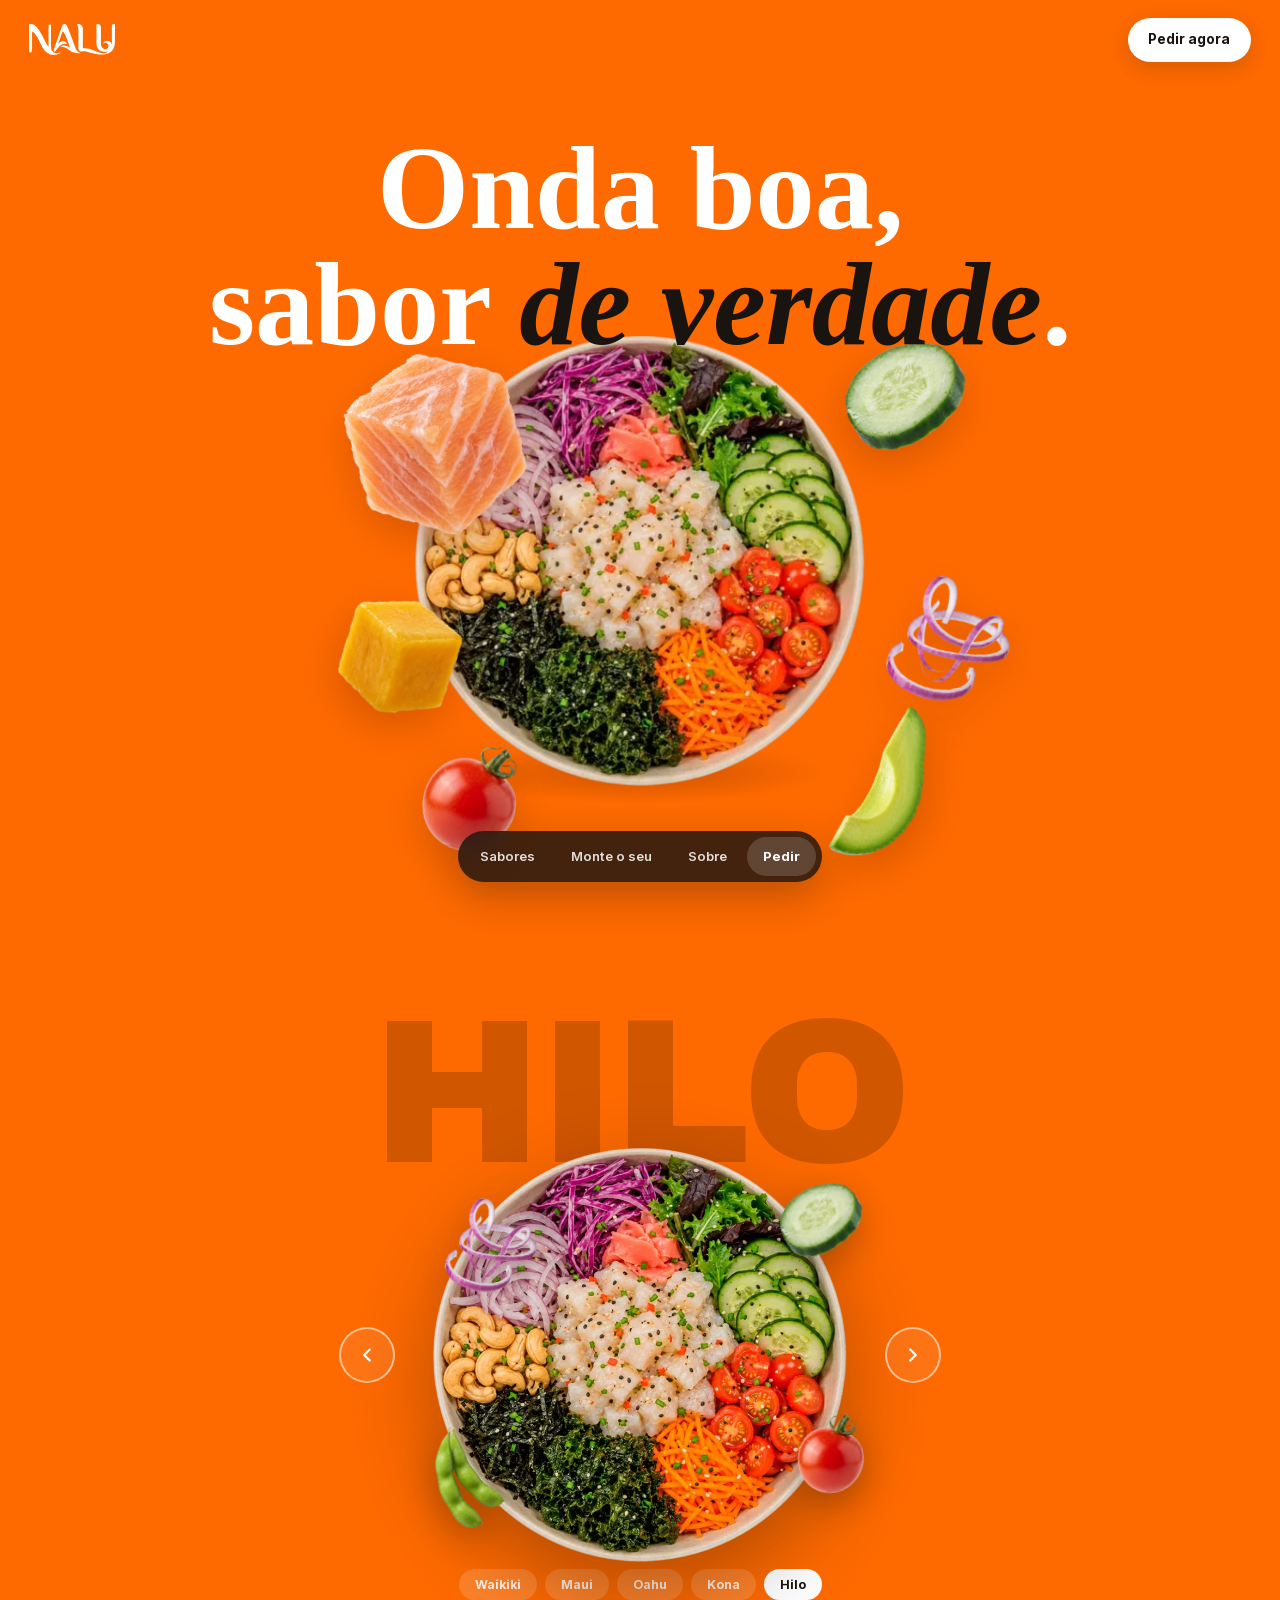
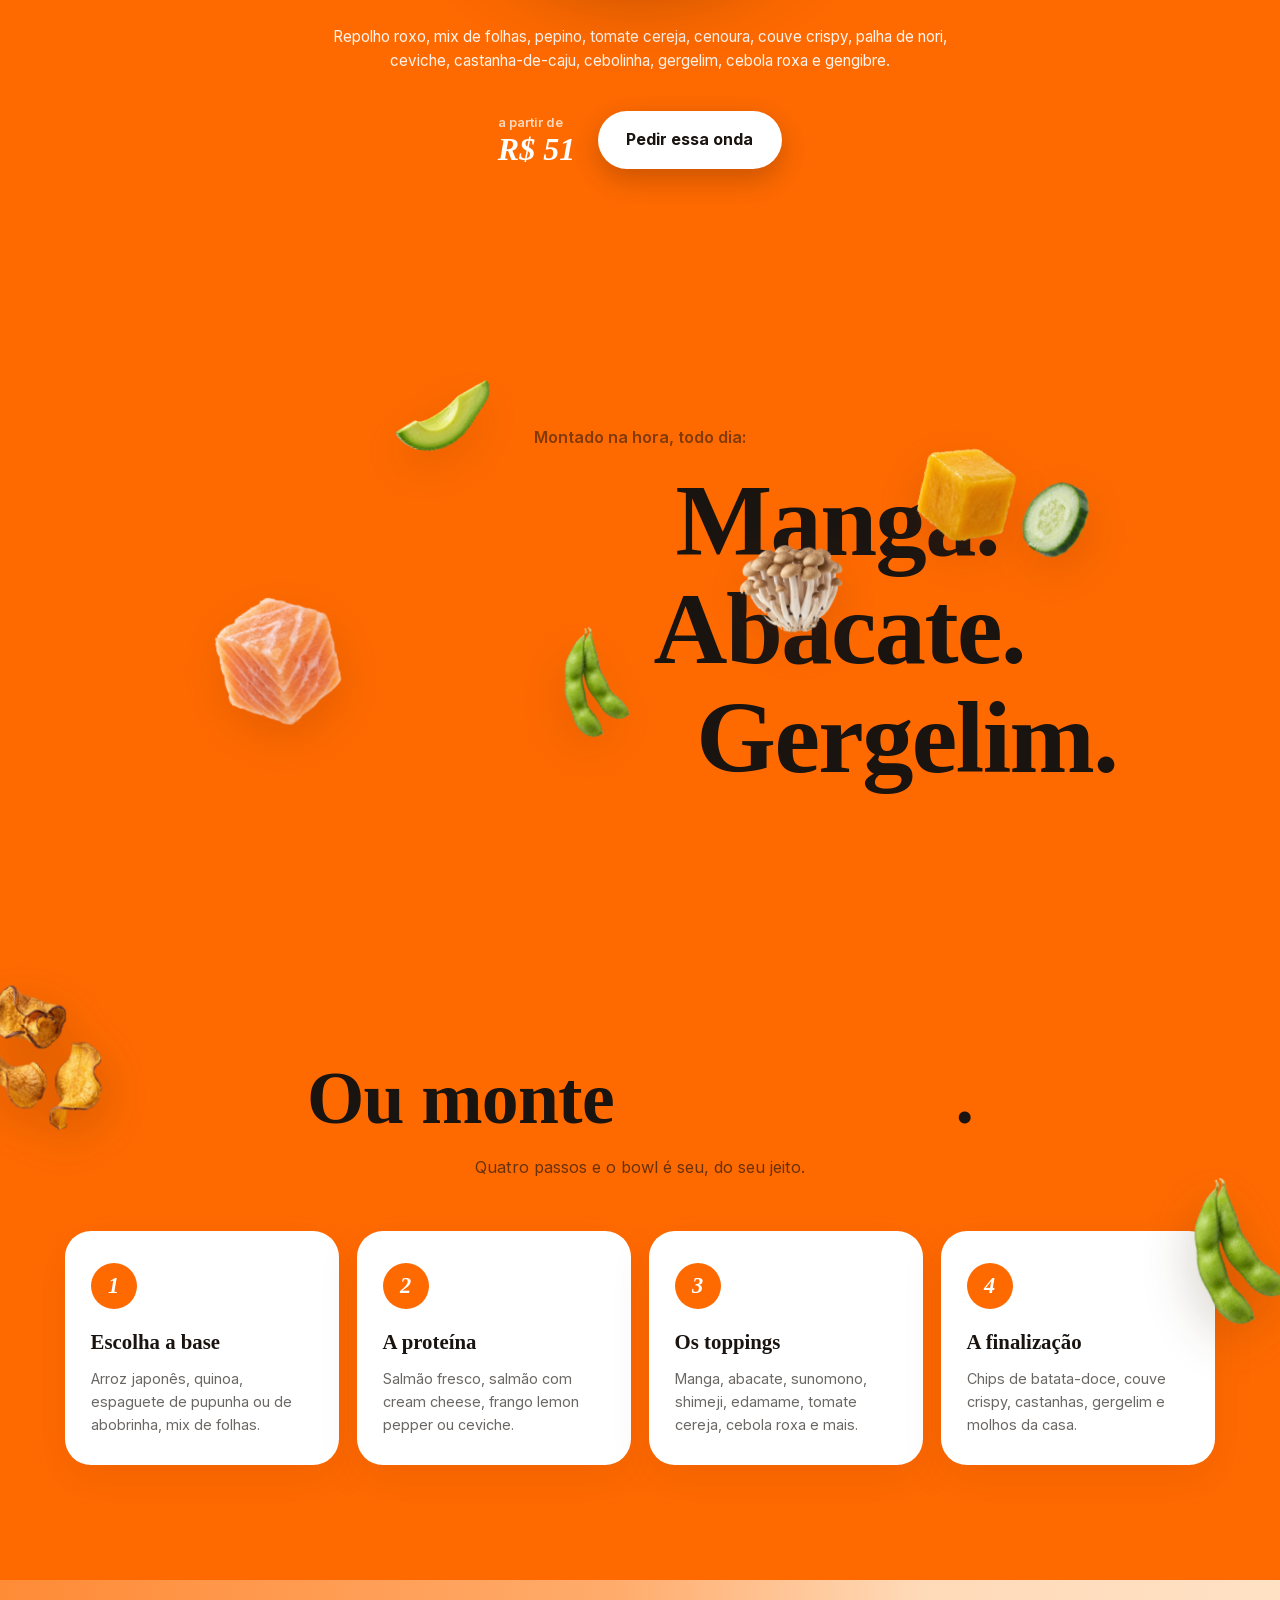
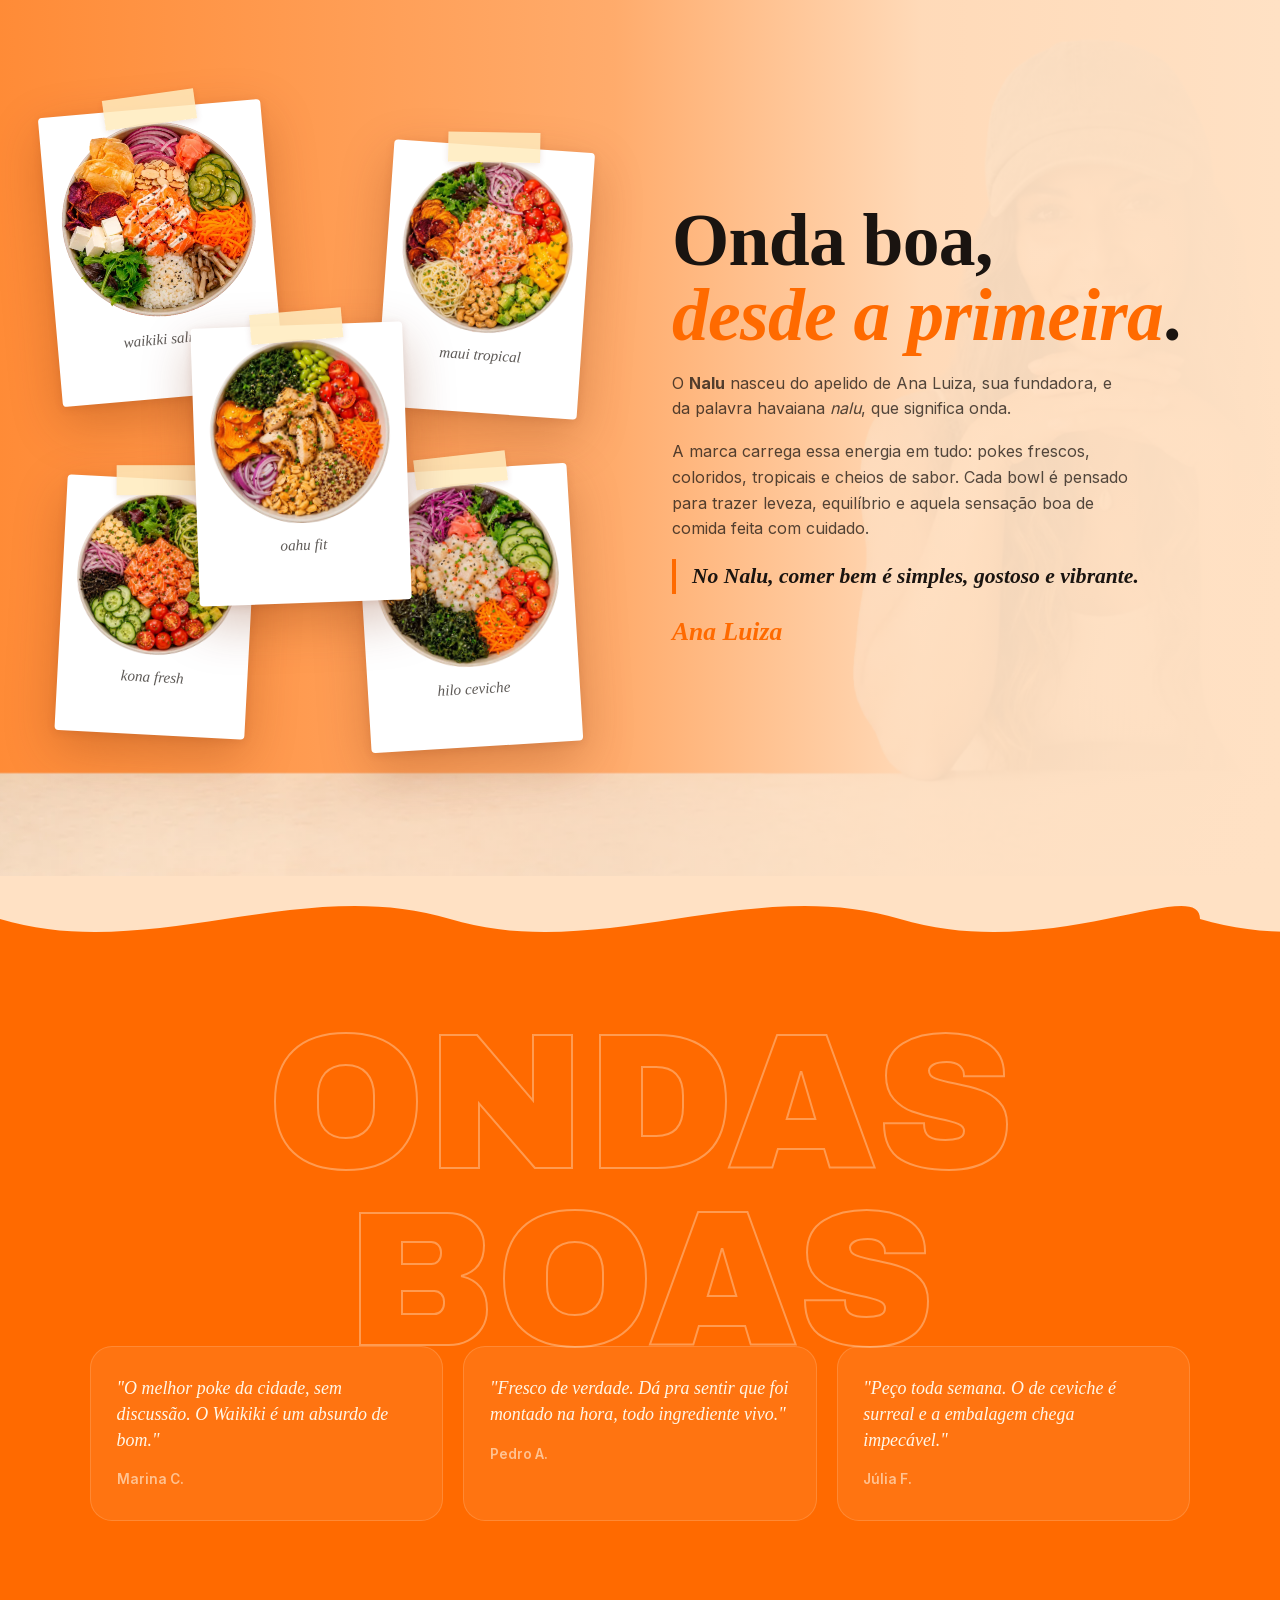
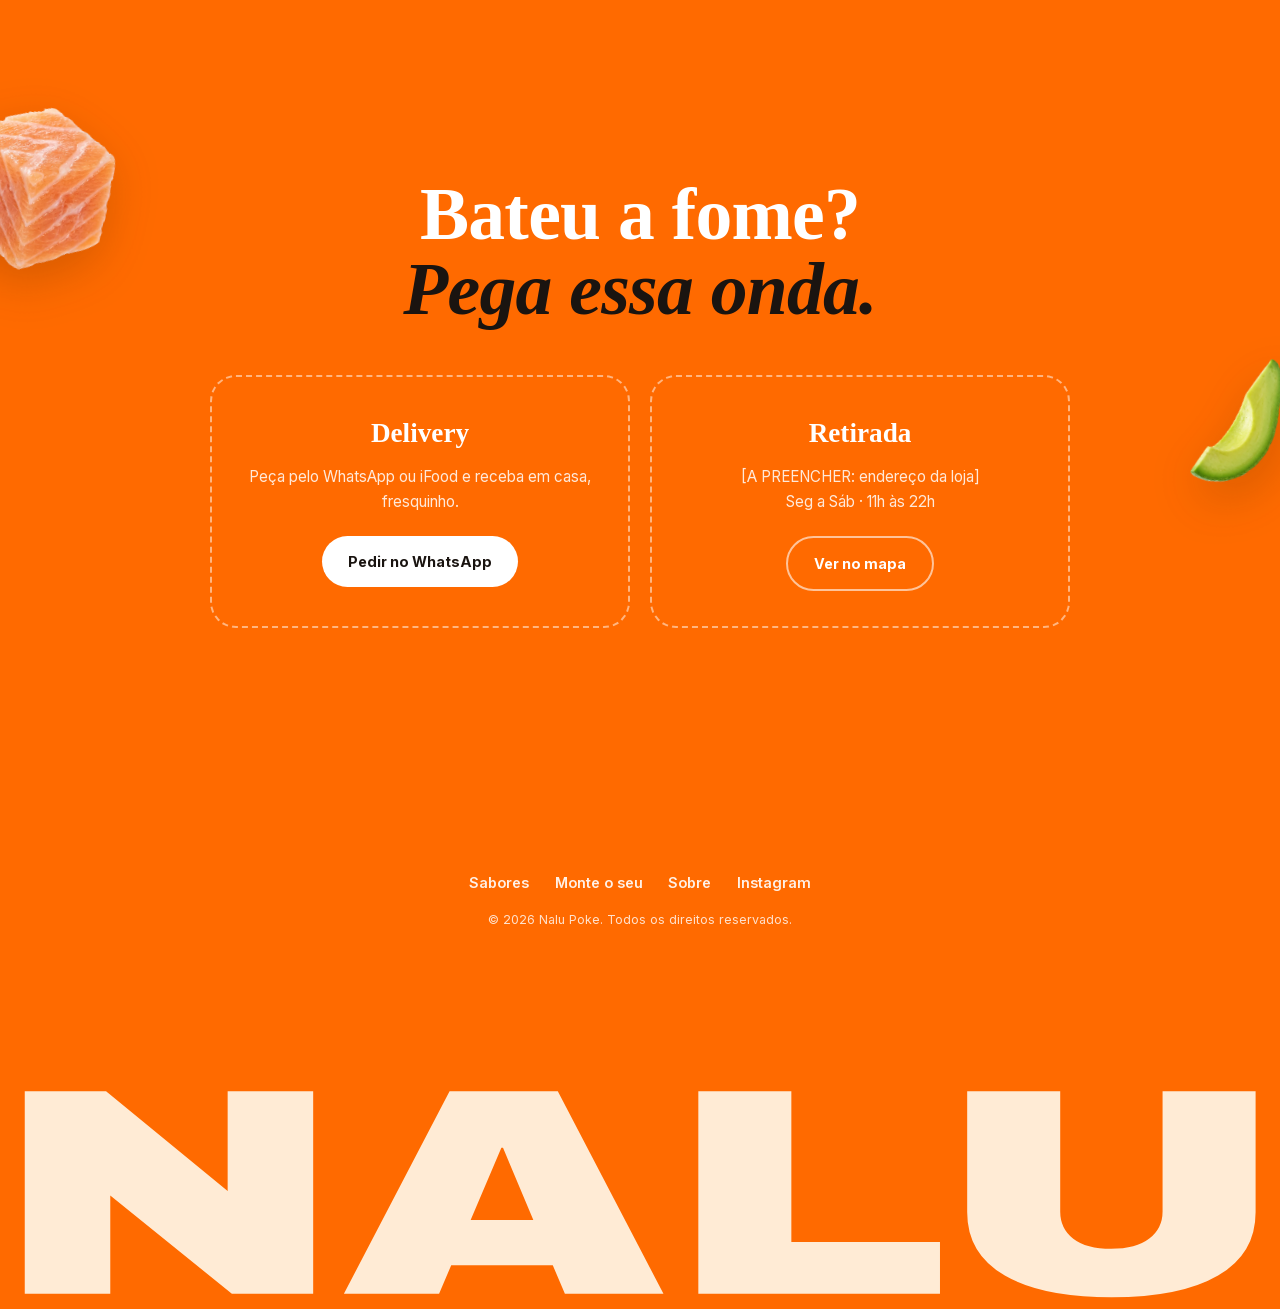
==== index.html @ 1e35af6e "feat: Nalu Poke v2 Scroll-driven site with per-flavor color worlds, orbiting AI-generated ingredient" ====
<!DOCTYPE html>
<html lang="pt-BR">
<head>
  <meta charset="UTF-8" />
  <meta name="viewport" content="width=device-width, initial-scale=1.0" />
  <title>Nalu — Poke com alma tropical</title>
  <meta name="description" content="Pokes frescos, coloridos e cheios de sabor. Cinco ondas autorais ou monte do seu jeito." />
  <meta property="og:type" content="restaurant" />
  <meta property="og:title" content="Nalu — Poke com alma tropical" />
  <meta property="og:description" content="Pokes frescos, coloridos e cheios de sabor. Cinco ondas autorais ou monte do seu jeito." />
  <meta property="og:image" content="assets/img/poke-hilo.webp" />
  <link rel="preload" href="assets/fonts/fraunces-italic.woff2" as="font" type="font/woff2" crossorigin />
  <link rel="preload" href="assets/fonts/inter-normal.woff2" as="font" type="font/woff2" crossorigin />
  <link rel="preload" href="assets/img/poke-hilo-sm.webp" as="image" fetchpriority="high" media="(max-width: 640px)" />
  <link rel="preload" href="assets/img/poke-hilo.webp" as="image" fetchpriority="high" media="(min-width: 641px)" />
  <link rel="stylesheet" href="styles/main.css" />
</head>
<body>

  <!-- LOADER -->
  <div class="loader" id="loader" aria-hidden="true">
    <div class="loader__circle"></div>
  </div>

  <!-- HEADER -->
  <header class="topbar" id="topbar">
    <a href="#hero" class="topbar__brand" aria-label="Nalu — voltar ao topo">
      <img src="assets/img/logo-nalu.svg" alt="Nalu" width="86" height="30" />
    </a>
    <a href="#pedir" class="topbar__cta">Pedir agora</a>
  </header>

  <!-- DOCK NAV (pill fixo na base) -->
  <nav class="dock" aria-label="Principal">
    <a href="#sabores" data-dock>Sabores</a>
    <a href="#monte" data-dock>Monte o seu</a>
    <a href="#sobre" data-dock>Sobre</a>
    <a href="#pedir" class="dock__cta" data-dock>Pedir</a>
  </nav>

  <main>

    <!-- HERO -->
    <section class="hero" id="hero" data-bg="#FF6A00">
      <h1 class="hero__title">
        <span class="hero__line hero__line--1">Onda boa,</span>
        <span class="hero__line hero__line--2">sabor <em>de verdade</em>.</span>
      </h1>

      <div class="hero__scene" id="heroScene">
        <img class="hero__bowl" src="assets/img/poke-hilo.webp" srcset="assets/img/poke-hilo-sm.webp 480w, assets/img/poke-hilo.webp 760w" sizes="(max-width: 640px) 88vw, 50vh" alt="Poke Hilo visto de cima" width="760" height="760" fetchpriority="high" />
        <img class="fl" loading="lazy" fetchpriority="low" data-depth="1.6" data-f="-12" src="assets/ingredients/salmon.webp" alt="" style="--x:-14%; --y:6%; --s:1.05; --r:-14deg" />
        <img class="fl" loading="lazy" fetchpriority="low" data-depth="0.9" data-f="10" src="assets/ingredients/cucumber.webp" alt="" style="--x:96%; --y:2%; --s:0.72; --r:12deg" />
        <img class="fl" loading="lazy" fetchpriority="low" data-depth="1.2" data-f="-8" src="assets/ingredients/onion.webp" alt="" style="--x:104%; --y:52%; --s:0.78; --r:-8deg" />
        <img class="fl" loading="lazy" fetchpriority="low" data-depth="0.7" data-f="14" src="assets/ingredients/mango.webp" alt="" style="--x:-16%; --y:56%; --s:0.7; --r:18deg" />
        <img class="fl" loading="lazy" fetchpriority="low" data-depth="1.4" data-f="-16" src="assets/ingredients/avocado.webp" alt="" style="--x:88%; --y:88%; --s:0.82; --r:-20deg" />
        <img class="fl" loading="lazy" fetchpriority="low" data-depth="1.0" data-f="12" src="assets/ingredients/tomato.webp" alt="" style="--x:2%; --y:92%; --s:0.58; --r:8deg" />
      </div>

    </section>

    <!-- MUNDOS DE SABOR -->
    <section class="waves" id="sabores" data-bg="#B6FF00" data-light="1">
      <h2 class="sr-only">Nossos sabores</h2>

      <div class="waves__stage" id="wavesStage">
        <div class="waves__bigname" aria-hidden="true" id="waveName">HILO</div>

        <div class="waves__center">
          <button class="waves__arrow" id="wavePrev" aria-label="Sabor anterior">
            <svg viewBox="0 0 24 24" fill="none" stroke="currentColor" stroke-width="2.5" stroke-linecap="round" stroke-linejoin="round"><polyline points="15 18 9 12 15 6"/></svg>
          </button>

          <div class="waves__bowlwrap" id="bowlWrap">
            <div class="waves__bowl" data-wave="0"><img src="assets/img/poke-waikiki.webp" alt="Poke Waikiki" width="760" height="760" loading="lazy" /></div>
            <div class="waves__bowl" data-wave="1"><img src="assets/img/poke-maui.webp" alt="Poke Maui" width="760" height="760" loading="lazy" /></div>
            <div class="waves__bowl" data-wave="2"><img src="assets/img/poke-oahu.webp" alt="Poke Oahu" width="760" height="760" loading="lazy" /></div>
            <div class="waves__bowl" data-wave="3"><img src="assets/img/poke-kona.webp" alt="Poke Kona" width="760" height="760" loading="lazy" /></div>
            <div class="waves__bowl is-active" data-wave="4"><img src="assets/img/poke-hilo.webp" alt="Poke Hilo" width="760" height="760" /></div>
            <div class="waves__orbit" id="waveOrbit" aria-hidden="true"></div>
          </div>

          <button class="waves__arrow" id="waveNext" aria-label="Próximo sabor">
            <svg viewBox="0 0 24 24" fill="none" stroke="currentColor" stroke-width="2.5" stroke-linecap="round" stroke-linejoin="round"><polyline points="9 18 15 12 9 6"/></svg>
          </button>
        </div>

        <div class="waves__dots" role="tablist" id="waveDots"></div>

        <div class="waves__info">
          <p class="waves__ingredients" id="waveIngredients">Repolho roxo, mix de folhas, pepino, tomate cereja, cenoura, couve crispy, palha de nori, ceviche, castanha-de-caju, cebolinha, gergelim, cebola roxa e gengibre.</p>
          <div class="waves__buy">
            <span class="waves__price"><small>a partir de</small> <strong id="wavePrice">R$ 51</strong></span>
            <a href="#pedir" class="btn-wave" id="waveCta">Pedir essa onda</a>
          </div>
        </div>

      </div>
    </section>

    <!-- WORD LIST (ingredientes sobem no scroll) -->
    <section class="words" id="frescor" data-bg="#FFF7E8">
      <div class="words__inner">
        <p class="words__intro">Montado na hora, todo dia:</p>
        <h2 class="words__list">
          <span class="w">Salmão.</span>
          <span class="w">Manga.</span>
          <span class="w">Shimeji.</span>
          <span class="w">Abacate.</span>
          <span class="w">Sunomono.</span>
          <span class="w">Gergelim.</span>
        </h2>
        <div class="words__floaters" aria-hidden="true">
          <img class="wf" data-speed="0.35" src="assets/ingredients/salmon.webp" alt="" style="--x:8%; --r:-12deg; --s:0.9" />
          <img class="wf" data-speed="0.55" src="assets/ingredients/mango.webp" alt="" style="--x:78%; --r:14deg; --s:0.7" />
          <img class="wf" data-speed="0.42" src="assets/ingredients/shimeji.webp" alt="" style="--x:60%; --r:-6deg; --s:0.8" />
          <img class="wf" data-speed="0.65" src="assets/ingredients/avocado.webp" alt="" style="--x:26%; --r:10deg; --s:0.65" />
          <img class="wf" data-speed="0.5" src="assets/ingredients/cucumber.webp" alt="" style="--x:88%; --r:-16deg; --s:0.55" />
          <img class="wf" data-speed="0.3" src="assets/ingredients/edamame.webp" alt="" style="--x:42%; --r:20deg; --s:0.6" />
        </div>
      </div>
    </section>

    <!-- MONTE SEU POKE -->
    <section class="build" id="monte" data-bg="#FFF7E8">
      <img class="side-fl" data-speed="0.3" src="assets/ingredients/chips.webp" alt="" style="--x:-30px; --y:14%; --s:0.85; --r:-18deg" />
      <img class="side-fl" data-speed="0.5" src="assets/ingredients/edamame.webp" alt="" style="--x:calc(100vw - 90px); --y:52%; --s:0.7; --r:14deg" />
      <h2 class="section-title">Ou monte <em>a sua onda</em>.</h2>
      <p class="section-sub">Quatro passos e o bowl é seu, do seu jeito.</p>
      <div class="build__grid">
        <article class="bstep" style="--tilt:-2deg">
          <span class="bstep__num">1</span>
          <h3>Escolha a base</h3>
          <p>Arroz japonês, quinoa, espaguete de pupunha ou de abobrinha, mix de folhas.</p>
        </article>
        <article class="bstep" style="--tilt:1.6deg">
          <span class="bstep__num">2</span>
          <h3>A proteína</h3>
          <p>Salmão fresco, salmão com cream cheese, frango lemon pepper ou ceviche.</p>
        </article>
        <article class="bstep" style="--tilt:-1.4deg">
          <span class="bstep__num">3</span>
          <h3>Os toppings</h3>
          <p>Manga, abacate, sunomono, shimeji, edamame, tomate cereja, cebola roxa e mais.</p>
        </article>
        <article class="bstep" style="--tilt:2.2deg">
          <span class="bstep__num">4</span>
          <h3>A finalização</h3>
          <p>Chips de batata-doce, couve crispy, castanhas, gergelim e molhos da casa.</p>
        </article>
      </div>
    </section>

    <!-- SOBRE -->
    <section class="about" id="sobre" data-bg="#FFE1C4">
      <div class="about__bg" aria-hidden="true">
        <img src="assets/img/ana-bg.webp" alt="" loading="lazy" width="1600" height="900" />
      </div>
      <div class="about__inner">
        <div class="about__gallery" aria-hidden="true">
          <figure class="pol pol--1"><img src="assets/img/poke-waikiki.webp" alt="" loading="lazy" width="400" height="400" /><figcaption>waikiki salmon</figcaption></figure>
          <figure class="pol pol--2"><img src="assets/img/poke-maui.webp" alt="" loading="lazy" width="400" height="400" /><figcaption>maui tropical</figcaption></figure>
          <figure class="pol pol--3"><img src="assets/img/poke-oahu.webp" alt="" loading="lazy" width="400" height="400" /><figcaption>oahu fit</figcaption></figure>
          <figure class="pol pol--4"><img src="assets/img/poke-kona.webp" alt="" loading="lazy" width="400" height="400" /><figcaption>kona fresh</figcaption></figure>
          <figure class="pol pol--5"><img src="assets/img/poke-hilo.webp" alt="" loading="lazy" width="400" height="400" /><figcaption>hilo ceviche</figcaption></figure>
        </div>
        <div class="about__copy">
          <h2 class="section-title">Onda boa,<br /><em>desde a primeira</em>.</h2>
          <p>O <strong>Nalu</strong> nasceu do apelido de Ana Luiza, sua fundadora, e da palavra havaiana <em>nalu</em>, que significa onda.</p>
          <p>A marca carrega essa energia em tudo: pokes frescos, coloridos, tropicais e cheios de sabor. Cada bowl é pensado para trazer leveza, equilíbrio e aquela sensação boa de comida feita com cuidado.</p>
          <p class="about__pull">No Nalu, comer bem é simples, gostoso e vibrante.</p>
          <p class="about__sign">Ana Luiza</p>
        </div>
      </div>
    </section>

    <!-- REVIEWS — [A PREENCHER: trocar por avaliações reais do iFood/Google antes de publicar] -->
    <section class="reviews" data-bg="#0077B6">
      <div class="reviews__bigword" aria-hidden="true">ONDAS<br />BOAS</div>
      <div class="reviews__grid">
        <blockquote class="rev" style="--tilt:-1.5deg">
          <p>"O melhor poke da cidade, sem discussão. O Waikiki é um absurdo de bom."</p>
          <cite>Marina C.</cite>
        </blockquote>
        <blockquote class="rev" style="--tilt:1.2deg">
          <p>"Fresco de verdade. Dá pra sentir que foi montado na hora, todo ingrediente vivo."</p>
          <cite>Pedro A.</cite>
        </blockquote>
        <blockquote class="rev" style="--tilt:-0.8deg">
          <p>"Peço toda semana. O de ceviche é surreal e a embalagem chega impecável."</p>
          <cite>Júlia F.</cite>
        </blockquote>
      </div>
    </section>

    <!-- PEDIR -->
    <section class="order" id="pedir" data-bg="#FF6A00">
      <img class="side-fl" data-speed="0.36" src="assets/ingredients/salmon.webp" alt="" style="--x:-40px; --y:18%; --s:1; --r:12deg" />
      <img class="side-fl" data-speed="0.55" src="assets/ingredients/avocado.webp" alt="" style="--x:calc(100vw - 100px); --y:60%; --s:0.75; --r:-14deg" />
      <h2 class="section-title section-title--light">Bateu a fome?<br /><em>Pega essa onda.</em></h2>
      <div class="order__cards">
        <div class="ocard">
          <h3>Delivery</h3>
          <p>Peça pelo WhatsApp ou iFood e receba em casa, fresquinho.</p>
          <a class="ocard__btn" href="https://wa.me/5500000000000?text=Oi!%20Quero%20pedir%20um%20poke%20%F0%9F%8C%8A" target="_blank" rel="noopener">Pedir no WhatsApp</a>
        </div>
        <div class="ocard">
          <h3>Retirada</h3>
          <p>[A PREENCHER: endereço da loja]<br />Seg a Sáb · 11h às 22h</p>
          <a class="ocard__btn ocard__btn--ghost" href="#" rel="noopener">Ver no mapa</a>
        </div>
      </div>
    </section>

  </main>

  <!-- FOOTER -->
  <footer class="footer" data-bg="#FF6A00">
    <div class="footer__top">
      <div class="footer__links">
        <a href="#sabores">Sabores</a>
        <a href="#monte">Monte o seu</a>
        <a href="#sobre">Sobre</a>
        <a href="https://instagram.com" target="_blank" rel="noopener">Instagram</a>
      </div>
      <p class="footer__copy">© 2026 Nalu Poke. Todos os direitos reservados.</p>
    </div>
    <svg class="footer__logotype" aria-hidden="true" viewBox="0 0 1000 240" preserveAspectRatio="none">
      <text x="500" y="228" text-anchor="middle" textLength="1010" lengthAdjust="spacingAndGlyphs">NALU</text>
    </svg>
  </footer>

  <script src="scripts/main.js" defer></script>
</body>
</html>
---- styles/main.css ----
/* ============ NALU POKE V2 ============ */

@font-face {
  font-family: 'Fraunces';
  font-style: italic;
  font-weight: 100 900;
  font-display: optional;
  src: url('../assets/fonts/fraunces-italic.woff2') format('woff2');
}
@font-face {
  font-family: 'Fraunces';
  font-style: normal;
  font-weight: 100 900;
  font-display: optional;
  src: url('../assets/fonts/fraunces-normal.woff2') format('woff2');
}
@font-face {
  font-family: 'Archivo Black';
  font-style: normal;
  font-weight: 400;
  font-display: optional;
  src: url('../assets/fonts/archivo-black-normal.woff2') format('woff2');
}
@font-face {
  font-family: 'Inter';
  font-style: normal;
  font-weight: 100 900;
  font-display: optional;
  src: url('../assets/fonts/inter-normal.woff2') format('woff2');
}

:root {
  --orange: #FF6A00;
  --cream: #FFF7E8;
  --peach: #FFE1C4;
  --ink: #1A1410;
  --white: #fff;
  --font-display: 'Fraunces', Georgia, serif;
  --font-block: 'Archivo Black', system-ui, sans-serif;
  --font-body: 'Inter', system-ui, sans-serif;
}

* { margin: 0; padding: 0; box-sizing: border-box; }

html { scroll-behavior: smooth; }

body {
  font-family: var(--font-body);
  color: var(--ink);
  background-color: var(--orange);
  line-height: 1.6;
  overflow-x: hidden;
  transition: background-color .8s ease;
  -webkit-font-smoothing: antialiased;
}

img { max-width: 100%; display: block; }

.sr-only {
  position: absolute; width: 1px; height: 1px;
  clip: rect(0,0,0,0); overflow: hidden; border: 0; padding: 0;
}

section { position: relative; }

.section-title {
  font-family: var(--font-display);
  font-weight: 900;
  font-size: clamp(2.4rem, 1.4rem + 4.4vw, 4.6rem);
  line-height: 1.02;
  letter-spacing: -.01em;
  text-align: center;
}
.section-title em { font-style: italic; color: var(--orange); }
.section-title--light { color: var(--white); }
.section-title--light em { color: var(--ink); }
.section-sub {
  text-align: center;
  max-width: 520px;
  margin: 18px auto 0;
  color: rgba(26, 20, 16, .65);
  font-size: 1.02rem;
}

/* ---------- Loader ---------- */
.loader {
  position: fixed;
  inset: 0;
  z-index: 999;
  background: var(--orange);
  display: grid;
  place-items: center;
  transition: opacity .55s ease, visibility .55s ease;
}
.loader__circle {
  width: 90px; height: 90px;
  border-radius: 50%;
  background: var(--cream);
  animation: loaderPulse 0.9s ease-in-out infinite;
}
@keyframes loaderPulse {
  0%, 100% { transform: scale(1); }
  50% { transform: scale(1.35); }
}
.loader.is-done { opacity: 0; visibility: hidden; }
.loader.is-done .loader__circle { animation: loaderBloom .6s ease forwards; }
@keyframes loaderBloom { to { transform: scale(30); opacity: 0; } }

/* ---------- Topbar ---------- */
.topbar {
  position: fixed;
  top: 0; left: 0; right: 0;
  z-index: 90;
  display: flex;
  align-items: center;
  justify-content: space-between;
  padding: 1.1rem 1.8rem;
}
.topbar__brand img { width: 86px; height: auto; filter: brightness(0) invert(1); }
.topbar__cta {
  font-weight: 700;
  font-size: .85rem;
  text-decoration: none;
  color: var(--ink);
  background: var(--white);
  border-radius: 999px;
  padding: .7rem 1.3rem;
  box-shadow: 0 6px 22px rgba(26, 20, 16, .18);
  transition: transform .25s ease;
}
.topbar__cta:hover { transform: translateY(-2px) rotate(-1deg); }
body.on-light .topbar__brand img { filter: none; }

/* ---------- Dock ---------- */
.dock {
  position: fixed;
  left: 50%;
  bottom: 18px;
  transform: translateX(-50%);
  z-index: 90;
  display: flex;
  align-items: center;
  gap: 4px;
  background: rgba(26, 20, 16, .82);
  backdrop-filter: blur(10px);
  -webkit-backdrop-filter: blur(10px);
  border-radius: 999px;
  padding: 6px;
  box-shadow: 0 14px 40px rgba(26, 20, 16, .3);
}
.dock a {
  color: rgba(255, 255, 255, .85);
  text-decoration: none;
  font-size: .82rem;
  font-weight: 600;
  padding: .55rem 1rem;
  border-radius: 999px;
  transition: background .25s, color .25s;
  white-space: nowrap;
}
.dock a:hover { background: rgba(255, 255, 255, .12); color: var(--white); }
.dock a.is-active { background: rgba(255, 255, 255, .16); color: var(--white); }
.dock .dock__cta { background: var(--orange); color: var(--white); font-weight: 700; }
.dock .dock__cta:hover { background: #ff7d1f; }

/* ---------- Hero ---------- */
.hero {
  min-height: 100svh;
  display: flex;
  flex-direction: column;
  align-items: center;
  justify-content: center;
  padding: 6.5rem 1.5rem 5.5rem;
  overflow: hidden;
}
.hero__title {
  font-family: var(--font-display);
  font-weight: 900;
  font-size: clamp(3rem, 1.4rem + 7.5vw, 7.5rem);
  line-height: .98;
  color: var(--white);
  text-align: center;
  position: relative;
  z-index: 3;
}
.hero__title em { font-style: italic; color: var(--ink); }
.hero__line { display: block; overflow: hidden; }
.hero__line > * { display: inline; }
.hero__line { opacity: 0; transform: translateY(40px) rotate(1.5deg); filter: blur(6px); }
body.is-loaded .hero__line { animation: lineUp .9s cubic-bezier(.22, 1, .36, 1) forwards; }
body.is-loaded .hero__line--2 { animation-delay: .14s; }
@keyframes lineUp { to { opacity: 1; transform: none; filter: blur(0); } }

.hero__scene {
  position: relative;
  width: min(50vh, 78vw);
  aspect-ratio: 1;
  margin-top: clamp(-1.6rem, -2vw, -.6rem);
  z-index: 2;
}
.hero__bowl {
  width: 100%;
  height: auto;
  animation: bowlSpin 70s linear infinite;
}
.hero__scene::before {
  content: '';
  position: absolute;
  left: 8%;
  right: 8%;
  bottom: -4%;
  height: 14%;
  border-radius: 50%;
  background: radial-gradient(ellipse, rgba(90, 30, 0, .3), transparent 70%);
  z-index: -1;
}
.fl {
  position: absolute;
  left: var(--x);
  top: var(--y);
  width: calc(160px * var(--s));
  height: auto;
  transform: rotate(var(--r));
  filter: drop-shadow(0 14px 20px rgba(120, 40, 0, .3));
  will-change: translate;
  pointer-events: none;
}

/* Toppings decorativos nas laterais das seções */
.side-fl {
  position: absolute;
  left: var(--x);
  top: var(--y);
  width: calc(150px * var(--s));
  height: auto;
  transform: rotate(var(--r));
  filter: drop-shadow(0 16px 24px rgba(60, 30, 0, .22));
  will-change: translate;
  pointer-events: none;
  z-index: 1;
  animation: ingBob 6s ease-in-out infinite;
}
.side-fl[data-speed="0.5"], .side-fl[data-speed="0.55"] { animation-delay: -2.4s; animation-duration: 7.5s; }
@keyframes ingBob {
  0%, 100% { margin-top: 0; }
  50% { margin-top: -16px; }
}

/* ---------- Waves (mundos de sabor) ---------- */
.waves { padding: clamp(4rem, 8vw, 7rem) 0 clamp(5rem, 8vw, 7rem); }
.waves__stage {
  position: relative;
  max-width: 1200px;
  margin: 0 auto;
  padding: 0 1.5rem;
  text-align: center;
}
.waves__bigname {
  font-family: var(--font-block);
  font-size: clamp(4.4rem, 16vw, 15rem);
  line-height: .9;
  color: rgba(0, 0, 0, .18);
  letter-spacing: -.02em;
  user-select: none;
  transition: opacity .35s ease;
}
.waves__bigname.is-swapping { opacity: 0; }

.waves__center {
  display: flex;
  align-items: center;
  justify-content: center;
  gap: clamp(.5rem, 3vw, 2.5rem);
  margin-top: clamp(-2.4rem, -6vw, -5rem);
}
.waves__arrow {
  flex-shrink: 0;
  width: 56px; height: 56px;
  border-radius: 50%;
  border: 2px solid rgba(255, 255, 255, .55);
  background: rgba(255, 255, 255, .08);
  color: var(--white);
  cursor: pointer;
  display: grid;
  place-items: center;
  transition: background .25s, transform .25s;
  z-index: 5;
}
.waves__arrow:hover { background: rgba(255, 255, 255, .22); transform: scale(1.08); }
.waves__arrow svg { width: 22px; height: 22px; }
body.on-light .waves__arrow { border-color: rgba(26, 20, 16, .4); color: var(--ink); background: rgba(26, 20, 16, .05); }
body.on-light .waves__arrow:hover { background: rgba(26, 20, 16, .12); }

.waves__bowlwrap {
  position: relative;
  width: min(46vh, 74vw);
  max-width: 560px;
  aspect-ratio: 1;
  cursor: pointer;
}
.waves__bowl {
  position: absolute;
  inset: 0;
  opacity: 0;
  transform: scale(.72) rotate(-150deg);
  transition: opacity .45s ease, transform .8s cubic-bezier(.34, 1.3, .5, 1);
  pointer-events: none;
}
.waves__bowl img {
  width: 100%;
  height: auto;
  filter: drop-shadow(0 30px 44px rgba(0, 0, 0, .3));
  animation: bowlSpin 60s linear infinite paused;
}
.waves__bowl.is-active { opacity: 1; transform: scale(1) rotate(0deg); pointer-events: auto; }
.waves__bowl.is-active img { animation-play-state: running; }
.waves__bowlwrap:hover .waves__bowl.is-active { transform: scale(1.05); }
@keyframes bowlSpin { to { rotate: 360deg; } }

.waves__orbit { position: absolute; inset: 0; pointer-events: none; }
.waves__orbit .orb {
  position: absolute;
  left: var(--x);
  top: var(--y);
  width: calc(110px * var(--s));
  transform: rotate(var(--r)) scale(0);
  opacity: 0;
  filter: drop-shadow(0 12px 18px rgba(0, 0, 0, .28));
  transition: transform .55s cubic-bezier(.34, 1.56, .64, 1), opacity .4s ease;
  transition-delay: var(--d, 0s);
}
.waves__orbit .orb.is-in { transform: rotate(var(--r)) scale(1); opacity: 1; }
.waves__bowlwrap:hover .orb.is-in { transform: rotate(calc(var(--r) + 10deg)) scale(1.18) translate(var(--hx, 0), var(--hy, 0)); }

.waves__info { max-width: 640px; margin: 1.6rem auto 0; }
.waves__ingredients {
  font-size: .95rem;
  color: rgba(255, 255, 255, .92);
  line-height: 1.55;
  min-height: 4.4em;
  transition: opacity .3s ease;
}
body.on-light .waves__ingredients { color: rgba(26, 20, 16, .8); }
.waves__ingredients.is-swapping { opacity: 0; }
.waves__buy {
  display: flex;
  align-items: center;
  justify-content: center;
  gap: 1.4rem;
  margin-top: 1.2rem;
  flex-wrap: wrap;
}
.waves__price { color: var(--white); font-weight: 600; }
.waves__price small { opacity: .75; font-size: .8rem; display: block; text-align: left; }
.waves__price strong { font-family: var(--font-display); font-style: italic; font-size: 2rem; line-height: 1; }
body.on-light .waves__price { color: var(--ink); }
.btn-wave {
  font-weight: 700;
  text-decoration: none;
  color: var(--ink);
  background: var(--white);
  border-radius: 999px;
  padding: 1rem 1.8rem;
  box-shadow: 0 10px 30px rgba(0, 0, 0, .22);
  transition: transform .25s ease;
}
.btn-wave:hover { transform: translateY(-3px) rotate(-1.2deg); }

.waves__dots {
  display: flex;
  justify-content: center;
  gap: .5rem;
  margin-top: .4rem;
}
.waves__dots button {
  border: 0;
  cursor: pointer;
  font-family: var(--font-body);
  font-size: .78rem;
  font-weight: 700;
  padding: .5rem 1rem;
  border-radius: 999px;
  background: rgba(255, 255, 255, .16);
  color: rgba(255, 255, 255, .9);
  transition: background .25s, color .25s, transform .25s;
}
.waves__dots button:hover { transform: translateY(-2px); }
.waves__dots button.is-active { background: var(--white); color: var(--ink); }
body.on-light .waves__dots button { background: rgba(26, 20, 16, .1); color: var(--ink); }
body.on-light .waves__dots button.is-active { background: var(--ink); color: var(--white); }

/* ---------- Words ---------- */
.words { padding: clamp(6rem, 12vw, 10rem) 1.5rem; overflow: hidden; }
.words__inner { position: relative; max-width: 1000px; margin: 0 auto; text-align: center; }
.words__intro { font-weight: 600; color: rgba(26, 20, 16, .55); margin-bottom: 1rem; }
.words__list {
  font-family: var(--font-display);
  font-weight: 900;
  font-size: clamp(2.6rem, 1rem + 7vw, 6.4rem);
  line-height: 1.06;
  letter-spacing: -.015em;
}
.words__list .w {
  display: inline-block;
  margin: 0 .18em;
  opacity: 0;
  transform: translateY(36px) rotate(2deg);
  filter: blur(5px);
  transition: opacity .7s ease, transform .7s cubic-bezier(.22, 1, .36, 1), filter .7s ease;
}
.words__list .w:nth-child(odd) { font-style: italic; color: var(--orange); }
.words__list .w.is-in { opacity: 1; transform: none; filter: none; }
.words__floaters { position: absolute; inset: -18% 0; pointer-events: none; }
.wf {
  position: absolute;
  left: var(--x);
  top: 100%;
  width: calc(130px * var(--s));
  transform: rotate(var(--r));
  will-change: transform;
  filter: drop-shadow(0 16px 24px rgba(120, 40, 0, .2));
}

/* ---------- Build ---------- */
.build { padding: clamp(4.5rem, 9vw, 8rem) 1.5rem; }
.build__grid {
  display: grid;
  grid-template-columns: repeat(4, 1fr);
  gap: 18px;
  max-width: 1150px;
  margin: 3.2rem auto 0;
}
.bstep {
  background: var(--white);
  border-radius: 26px;
  padding: 2rem 1.6rem 1.8rem;
  box-shadow: 0 14px 40px rgba(120, 40, 0, .1);
  transform: rotate(var(--tilt));
  transition: transform .35s cubic-bezier(.34, 1.56, .64, 1), box-shadow .35s ease;
}
.bstep:hover {
  transform: rotate(0deg) translateY(-10px) scale(1.03);
  box-shadow: 0 26px 60px rgba(120, 40, 0, .18);
}
.bstep__num {
  display: inline-grid;
  place-items: center;
  width: 46px; height: 46px;
  border-radius: 50%;
  background: var(--orange);
  color: var(--white);
  font-family: var(--font-display);
  font-style: italic;
  font-weight: 900;
  font-size: 1.4rem;
  margin-bottom: 1rem;
}
.bstep h3 { font-family: var(--font-display); font-weight: 900; font-size: 1.3rem; margin-bottom: .5rem; }
.bstep p { font-size: .9rem; color: rgba(26, 20, 16, .65); }

/* ---------- About ---------- */
.about {
  padding: clamp(5rem, 10vw, 9rem) 1.5rem;
  overflow: hidden;
}
.about__bg { position: absolute; inset: 0; }
.about__bg img {
  width: 100%;
  height: 100%;
  object-fit: cover;
  object-position: center top;
}
.about__bg::after {
  content: '';
  position: absolute;
  inset: 0;
  background: linear-gradient(90deg, rgba(255, 225, 196, .28) 0%, rgba(255, 225, 196, .55) 48%, rgba(255, 225, 196, .94) 72%, var(--peach) 100%);
}
.about__inner {
  position: relative;
  display: grid;
  grid-template-columns: 1fr 1fr;
  gap: clamp(2rem, 5vw, 5rem);
  max-width: 1180px;
  margin: 0 auto;
  align-items: center;
}
.about__gallery { position: relative; min-height: 640px; }
.pol {
  position: absolute;
  background: var(--white);
  padding: 14px 14px 46px;
  border-radius: 4px;
  box-shadow: 0 18px 50px rgba(120, 40, 0, .28), 0 2px 8px rgba(120, 40, 0, .12);
  transition: transform .4s cubic-bezier(.34, 1.56, .64, 1);
}
.pol::before {
  content: '';
  position: absolute;
  top: -14px;
  left: 50%;
  transform: translateX(-50%) rotate(-3deg);
  width: 92px;
  height: 30px;
  background: rgba(255, 236, 190, .85);
  box-shadow: 0 2px 6px rgba(120, 40, 0, .12);
  z-index: 2;
}
.pol img { border-radius: 2px; width: 100%; height: auto; }
.pol figcaption {
  font-family: var(--font-display);
  font-style: italic;
  font-size: .95rem;
  text-align: center;
  margin-top: 10px;
  color: rgba(26, 20, 16, .7);
}
.pol--1 { width: 40%; top: 0; left: 0; transform: rotate(-5deg); z-index: 2; }
.pol--2 { width: 36%; top: 6%; right: 4%; transform: rotate(4deg); }
.pol--3 { width: 38%; top: 34%; left: 26%; transform: rotate(-2deg); z-index: 3; }
.pol--4 { width: 34%; bottom: 2%; left: 2%; transform: rotate(3deg); }
.pol--5 { width: 38%; bottom: 0; right: 6%; transform: rotate(-3.5deg); z-index: 2; }
.pol:hover { transform: rotate(0deg) scale(1.05); z-index: 9; }
.about__copy .section-title { text-align: left; }
.about__copy p { margin-top: 1.1rem; color: rgba(26, 20, 16, .75); max-width: 46ch; }
.about__pull {
  font-family: var(--font-display);
  font-style: italic;
  font-weight: 600;
  font-size: 1.35rem !important;
  color: var(--ink) !important;
  border-left: 4px solid var(--orange);
  padding-left: 1rem;
}
.about__sign {
  font-family: var(--font-display);
  font-style: italic;
  font-weight: 900;
  font-size: 1.6rem !important;
  color: var(--orange) !important;
}

/* ---------- Reviews ---------- */
.reviews {
  padding: clamp(6rem, 11vw, 10rem) 1.5rem clamp(5rem, 10vw, 9rem);
  overflow: hidden;
  position: relative;
}
.reviews::before,
.reviews::after {
  content: '';
  position: absolute;
  left: 0;
  width: 200%;
  height: 90px;
  top: -2px;
  background: url("data:image/svg+xml,%3Csvg xmlns='http://www.w3.org/2000/svg' viewBox='0 0 1200 90' preserveAspectRatio='none'%3E%3Cpath d='M0,45 C150,90 300,0 450,45 C600,90 750,0 900,45 C1050,90 1200,0 1200,45 L1200,0 L0,0 Z' fill='%23FFE1C4'/%3E%3C/svg%3E") repeat-x;
  background-size: 1200px 90px;
  animation: waveSlide 16s linear infinite;
  pointer-events: none;
}
.reviews::after {
  animation-duration: 23s;
  animation-direction: reverse;
  opacity: .45;
  top: -14px;
}
@keyframes waveSlide { to { transform: translateX(-1200px); } }
.reviews__bigword {
  font-family: var(--font-block);
  font-size: clamp(4.5rem, 15vw, 13rem);
  line-height: .92;
  text-align: center;
  color: transparent;
  -webkit-text-stroke: 2px rgba(255, 247, 232, .35);
  user-select: none;
}
.reviews__grid {
  display: grid;
  grid-template-columns: repeat(3, 1fr);
  gap: 20px;
  max-width: 1100px;
  margin: -1.5rem auto 0;
  position: relative;
}
.rev {
  background: rgba(255, 247, 232, .07);
  border: 1px solid rgba(255, 247, 232, .16);
  border-radius: 22px;
  padding: 1.8rem 1.6rem;
  color: var(--cream);
  transform: rotate(var(--tilt));
  transition: transform .35s ease, background .35s ease;
}
.rev:hover { transform: rotate(0deg) translateY(-6px); background: rgba(255, 247, 232, .12); }
.rev p { font-family: var(--font-display); font-style: italic; font-size: 1.12rem; line-height: 1.45; }
.rev cite { display: block; margin-top: 1rem; font-style: normal; font-weight: 600; font-size: .85rem; color: rgba(255, 247, 232, .6); }

/* ---------- Order ---------- */
.order { padding: clamp(5rem, 10vw, 8rem) 1.5rem clamp(6rem, 11vw, 9rem); }
.order__cards {
  display: grid;
  grid-template-columns: 1fr 1fr;
  gap: 20px;
  max-width: 860px;
  margin: 3rem auto 0;
}
.ocard {
  border: 2px dashed rgba(255, 255, 255, .5);
  border-radius: 26px;
  padding: 2.2rem 2rem;
  text-align: center;
  color: var(--white);
  transition: border-color .3s, background .3s, transform .3s;
}
.ocard:hover { border-color: var(--white); background: rgba(255, 255, 255, .07); transform: translateY(-4px); }
.ocard h3 { font-family: var(--font-display); font-weight: 900; font-size: 1.7rem; margin-bottom: .6rem; }
.ocard p { font-size: .95rem; color: rgba(255, 255, 255, .85); margin-bottom: 1.4rem; }
.ocard__btn {
  display: inline-block;
  font-weight: 700;
  font-size: .9rem;
  text-decoration: none;
  color: var(--ink);
  background: var(--white);
  border-radius: 999px;
  padding: .85rem 1.6rem;
  transition: transform .25s ease;
}
.ocard__btn:hover { transform: translateY(-2px) rotate(-1deg); }
.ocard__btn--ghost { background: transparent; color: var(--white); border: 2px solid rgba(255, 255, 255, .6); }

/* ---------- Footer ---------- */
.footer {
  position: relative;
  padding: clamp(3rem, 6vw, 5rem) 1.5rem 0;
  overflow: hidden;
  text-align: center;
}
.footer__links {
  display: flex;
  justify-content: center;
  gap: 1.6rem;
  margin: 1.6rem 0 1rem;
  flex-wrap: wrap;
}
.footer__links a {
  color: rgba(255, 255, 255, .9);
  text-decoration: none;
  font-weight: 600;
  font-size: .9rem;
}
.footer__links a:hover { text-decoration: underline; }
.footer__copy { color: rgba(255, 255, 255, .8); font-size: .78rem; padding-bottom: 4.5rem; }
.footer__logotype {
  display: block;
  width: 100vw;
  height: clamp(120px, 24vw, 340px);
  margin: 0 calc(50% - 50vw);
  user-select: none;
}
.footer__logotype text {
  font-family: var(--font-block);
  font-size: 230px;
  fill: rgba(255, 247, 232, .92);
}

/* ---------- Reveal genérico ---------- */
.rv { opacity: 0; transform: translateY(30px); transition: opacity .7s ease, transform .7s ease; }
.rv.is-in { opacity: 1; transform: none; }

/* ---------- Responsivo ---------- */
@media (max-width: 1024px) {
  .build__grid { grid-template-columns: 1fr 1fr; }
  .reviews__grid { grid-template-columns: 1fr; max-width: 560px; }
  .about__inner { grid-template-columns: 1fr; }
  .about__gallery { min-height: 520px; max-width: 480px; margin: 0 auto; }
  .about__bg::after { background: linear-gradient(180deg, rgba(255, 225, 196, .45) 0%, rgba(255, 225, 196, .93) 55%, var(--peach) 100%); }
  .about__copy .section-title { text-align: center; }
  .about__copy { text-align: center; }
  .about__copy p { margin-inline: auto; }
  .about__pull { text-align: left; }
}

@media (max-width: 640px) {
  .topbar { padding: .9rem 1.1rem; }
  .topbar__brand img { width: 70px; }
  .dock { bottom: 12px; max-width: calc(100vw - 20px); }
  .dock a { font-size: .74rem; padding: .5rem .7rem; }

  .hero { padding-top: 5.2rem; }
  .hero__scene { width: min(48vh, 92vw); }
  .fl { width: calc(92px * var(--s)); }
  .hero__scrollcue { display: none; }

  .waves__center { gap: .4rem; }
  .waves__arrow { width: 44px; height: 44px; }
  .waves__bowlwrap { width: min(40vh, 78vw); }
  .waves__orbit .orb { width: calc(78px * var(--s)); }
  .waves__ingredients { font-size: .86rem; }
  .waves__dots { flex-wrap: wrap; }

  .build__grid { grid-template-columns: 1fr; max-width: 420px; }
  .bstep { transform: none; }

  .order__cards { grid-template-columns: 1fr; max-width: 420px; }

  .wf { width: calc(84px * var(--s)); }

  .footer__copy { padding-bottom: 4.5rem; }
}

@media (prefers-reduced-motion: reduce) {
  *, *::before, *::after { animation: none !important; transition: none !important; }
  .rv, .words__list .w, .hero__line { opacity: 1 !important; transform: none !important; filter: none !important; }
  html { scroll-behavior: auto; }
}
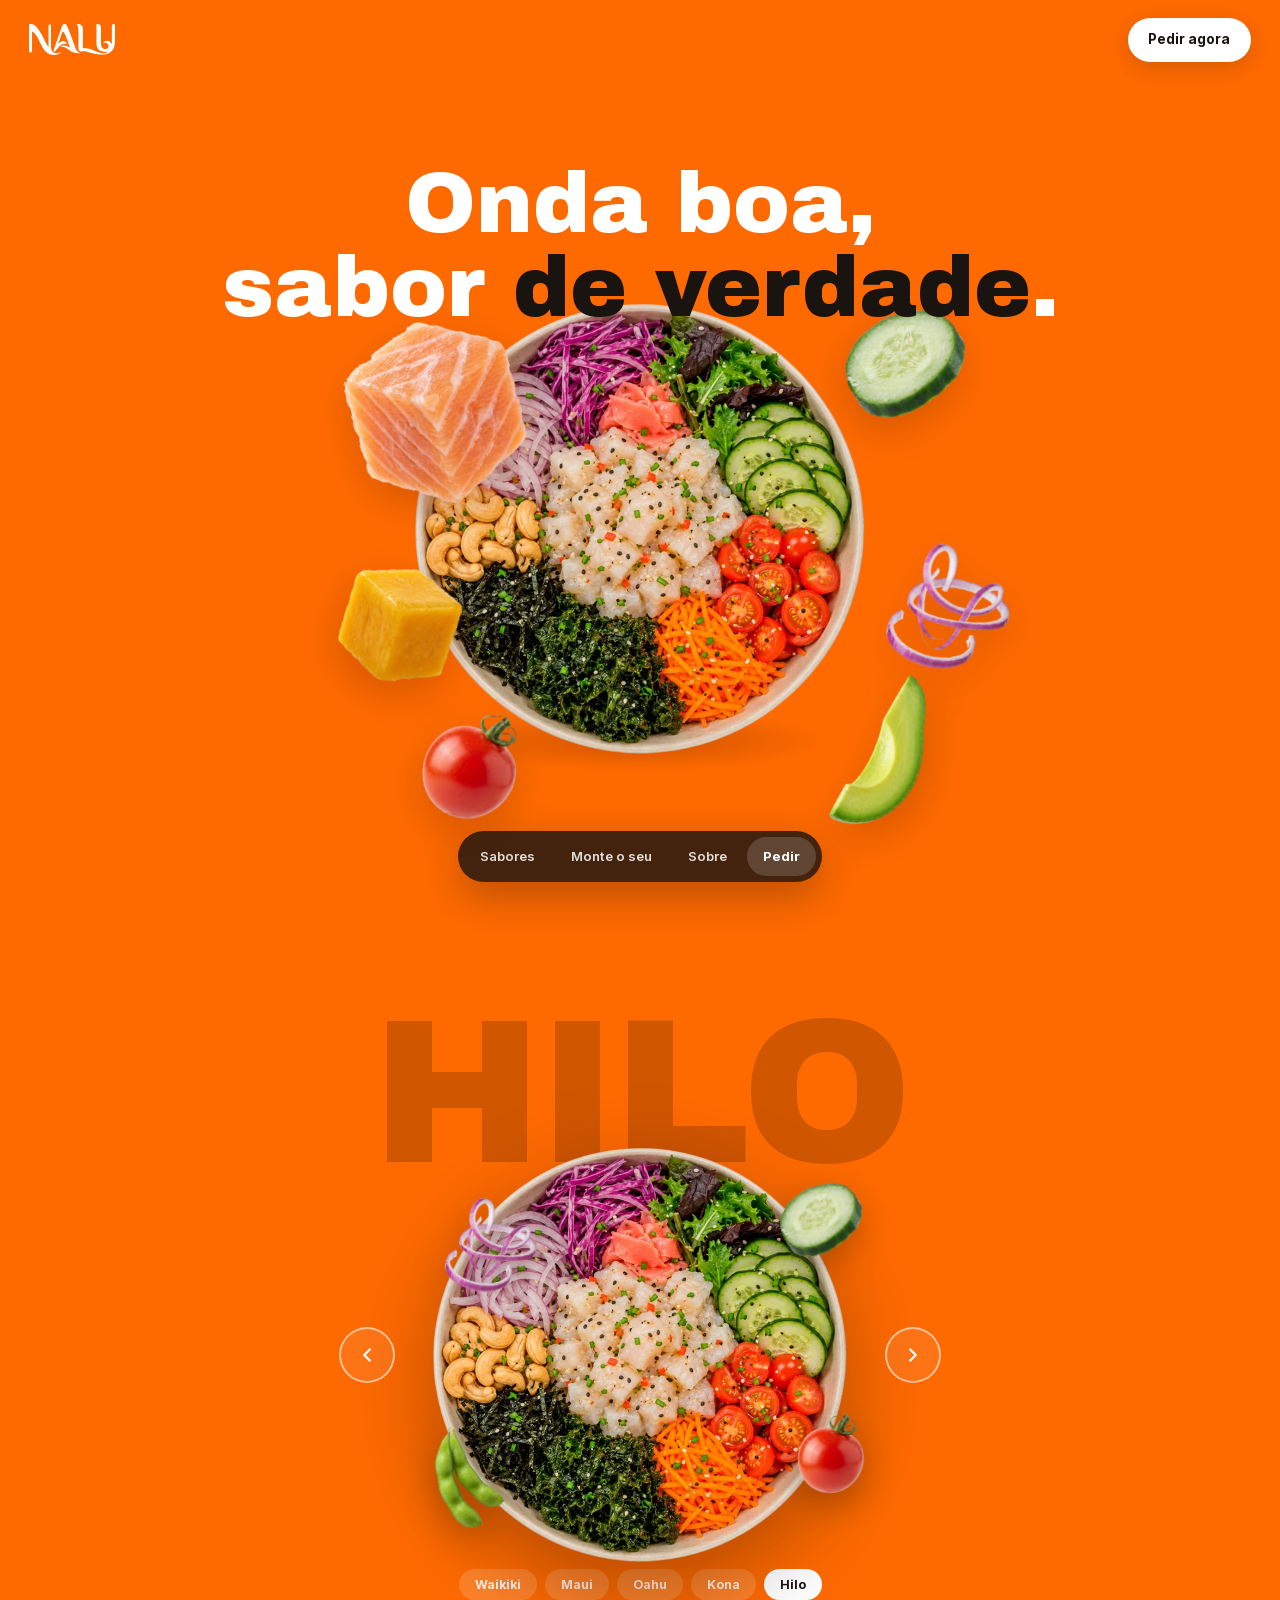
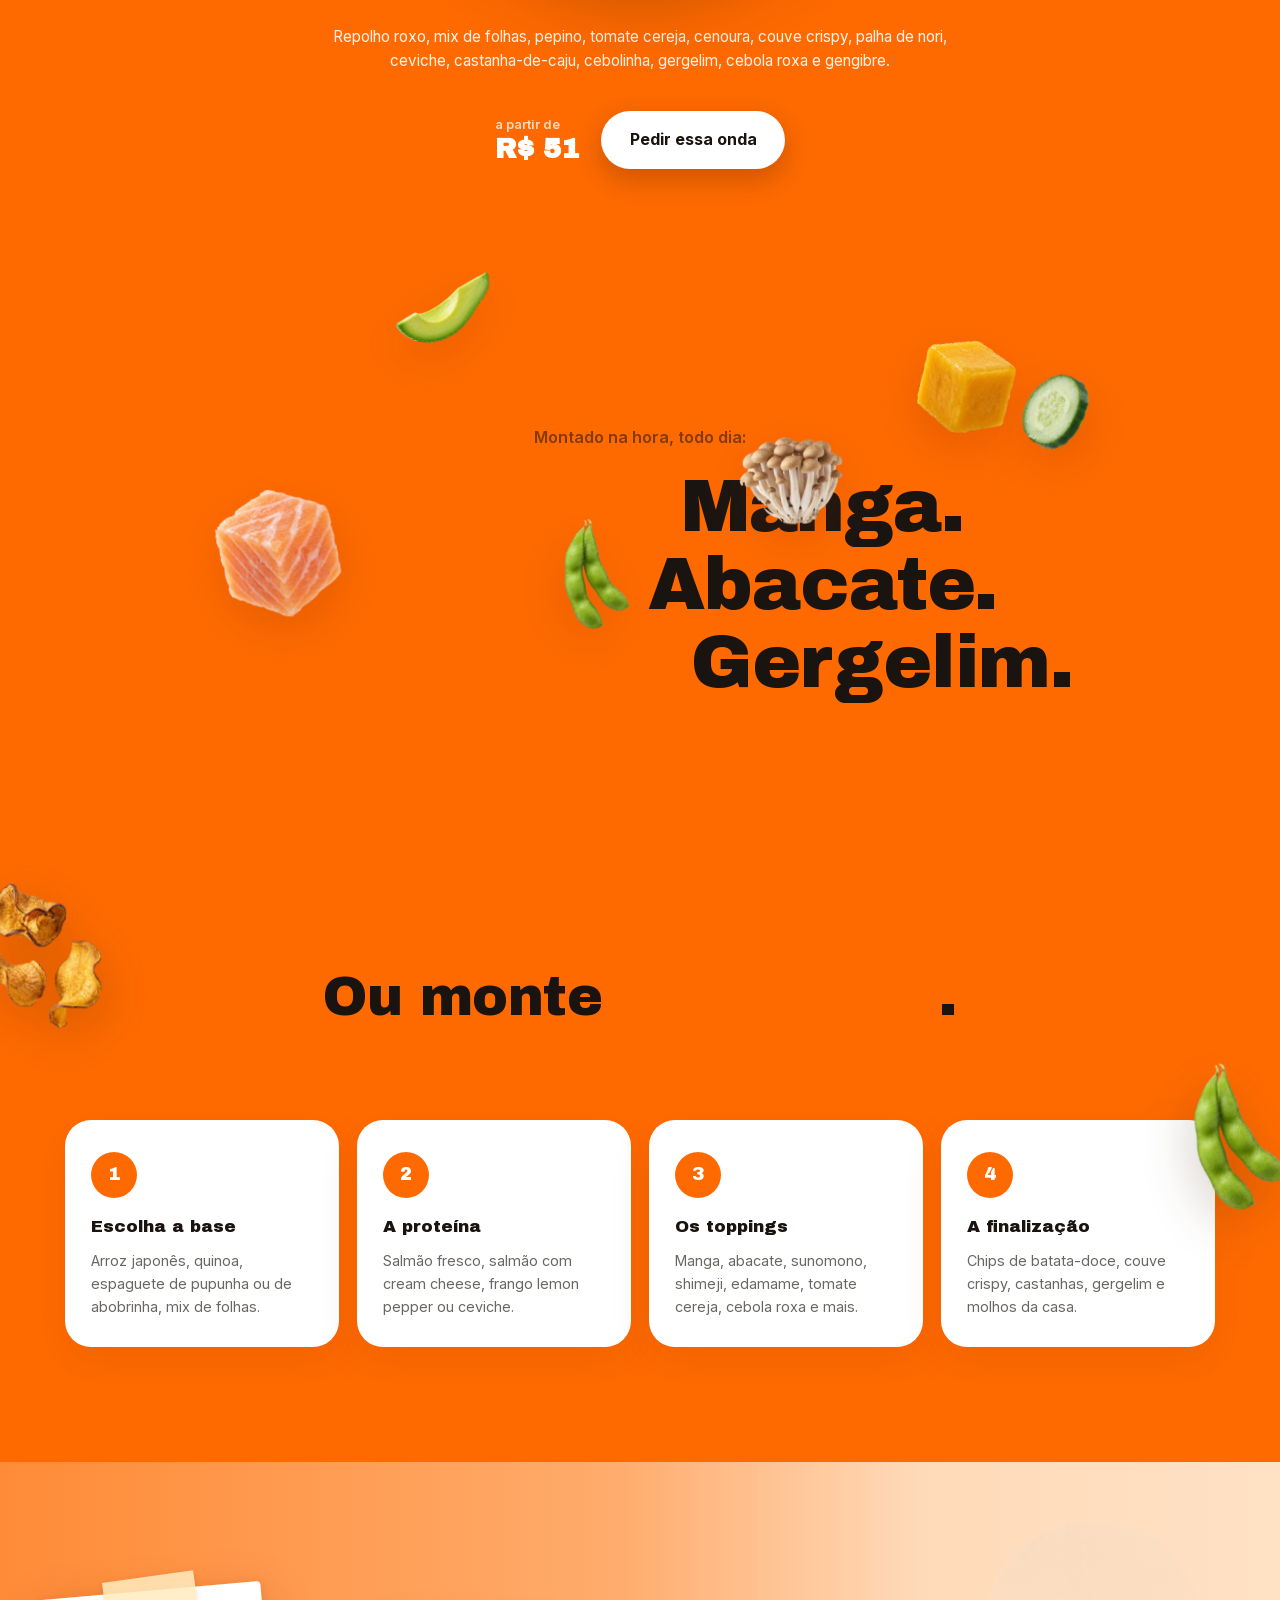
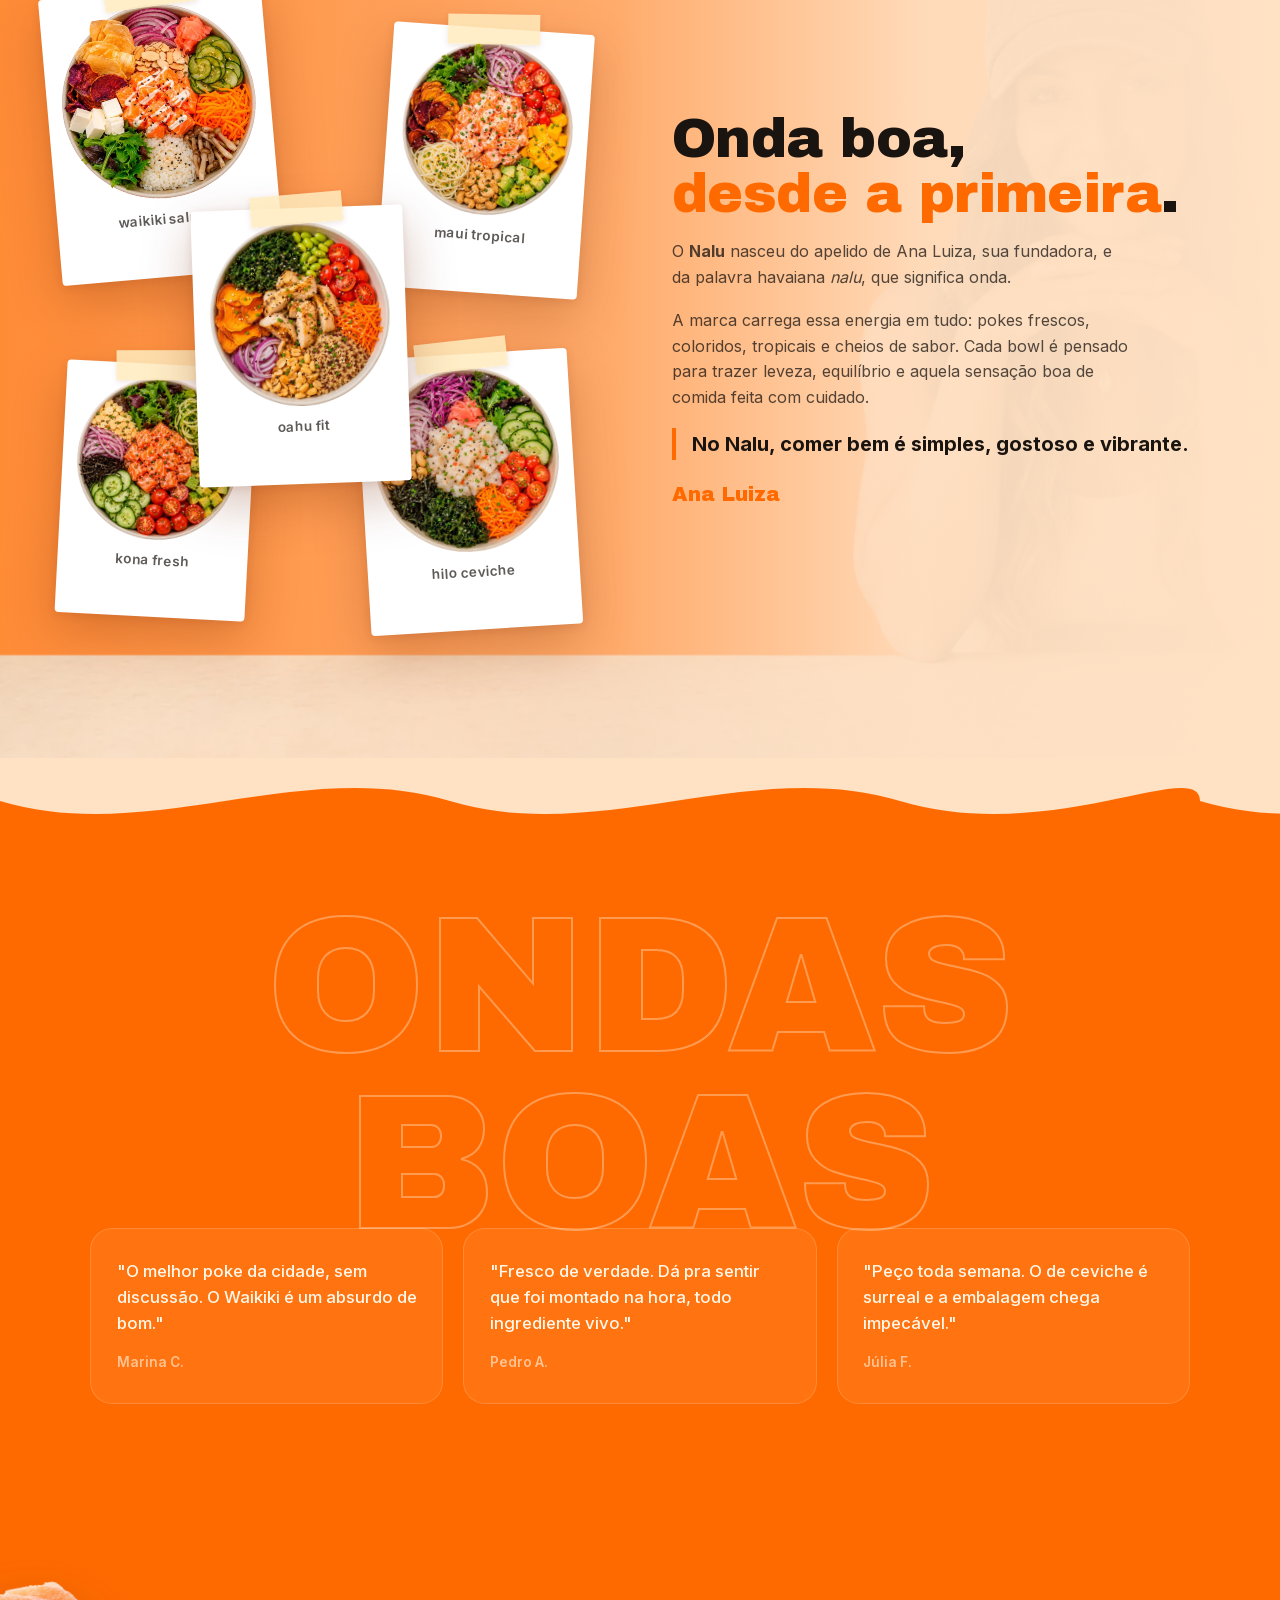
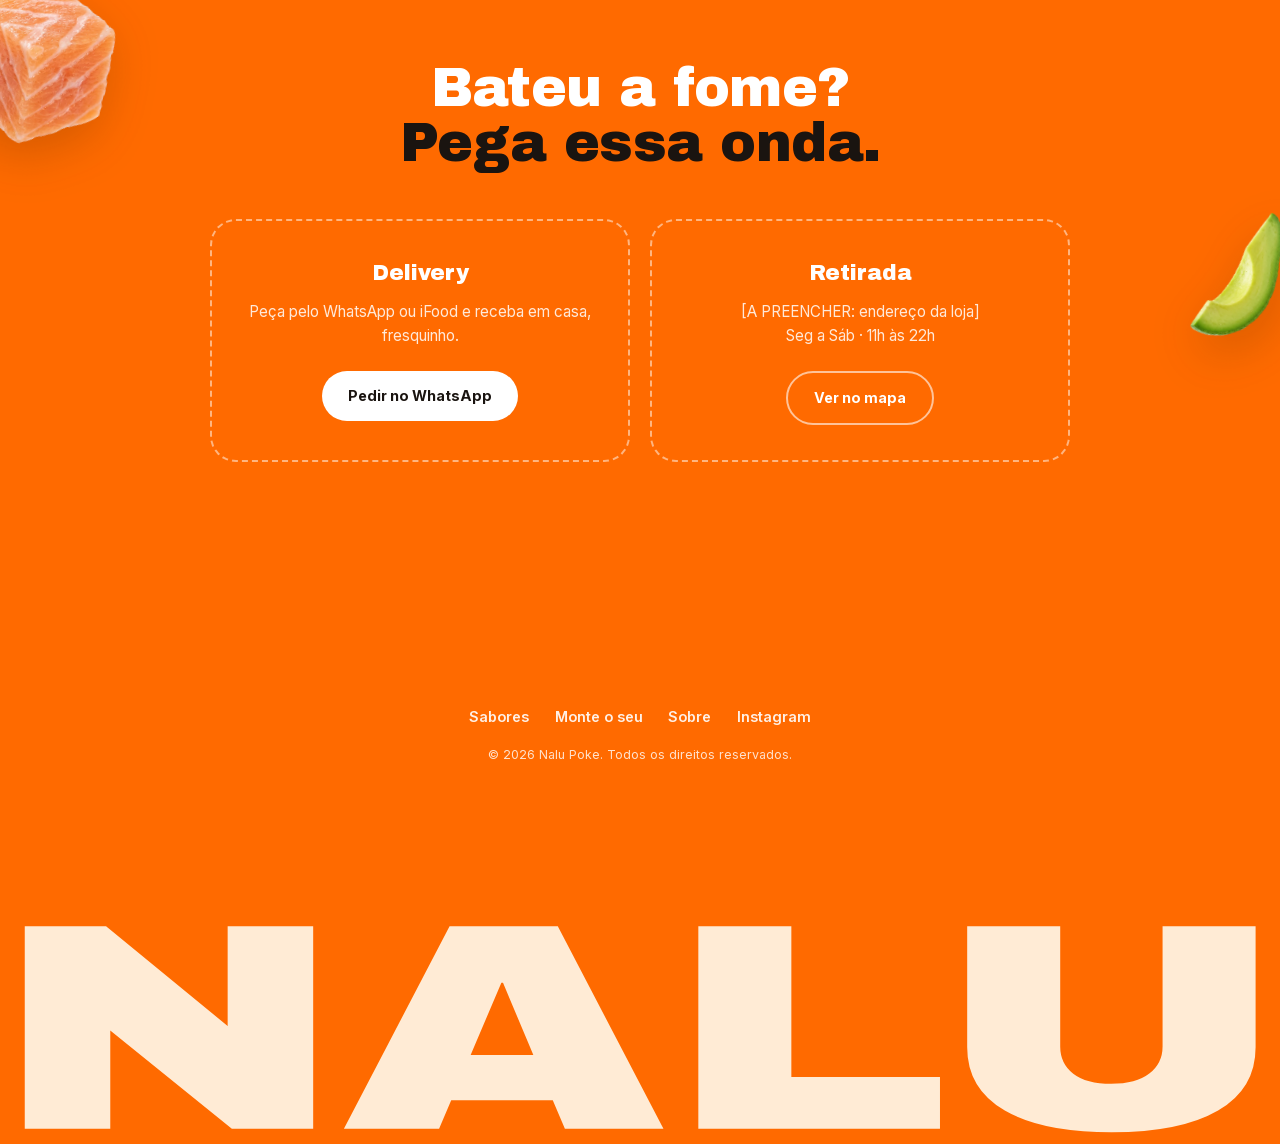
==== commit c95ed4b9: "feat: unify typography on Archivo Black + Inter, drop serif italics Co-Authored-By: Claude Fable 5 <" ====
--- a/index.html
+++ b/index.html
@@ -9,7 +9,7 @@
   <meta property="og:title" content="Nalu — Poke com alma tropical" />
   <meta property="og:description" content="Pokes frescos, coloridos e cheios de sabor. Cinco ondas autorais ou monte do seu jeito." />
   <meta property="og:image" content="assets/img/poke-hilo.webp" />
-  <link rel="preload" href="assets/fonts/fraunces-italic.woff2" as="font" type="font/woff2" crossorigin />
+  <link rel="preload" href="assets/fonts/archivo-black-normal.woff2" as="font" type="font/woff2" crossorigin />
   <link rel="preload" href="assets/fonts/inter-normal.woff2" as="font" type="font/woff2" crossorigin />
   <link rel="preload" href="assets/img/poke-hilo-sm.webp" as="image" fetchpriority="high" media="(max-width: 640px)" />
   <link rel="preload" href="assets/img/poke-hilo.webp" as="image" fetchpriority="high" media="(min-width: 641px)" />
--- a/styles/main.css
+++ b/styles/main.css
@@ -1,19 +1,5 @@
 /* ============ NALU POKE V2 ============ */
 
-@font-face {
-  font-family: 'Fraunces';
-  font-style: italic;
-  font-weight: 100 900;
-  font-display: optional;
-  src: url('../assets/fonts/fraunces-italic.woff2') format('woff2');
-}
-@font-face {
-  font-family: 'Fraunces';
-  font-style: normal;
-  font-weight: 100 900;
-  font-display: optional;
-  src: url('../assets/fonts/fraunces-normal.woff2') format('woff2');
-}
 @font-face {
   font-family: 'Archivo Black';
   font-style: normal;
@@ -35,7 +21,7 @@
   --peach: #FFE1C4;
   --ink: #1A1410;
   --white: #fff;
-  --font-display: 'Fraunces', Georgia, serif;
+  --font-display: 'Archivo Black', system-ui, sans-serif;
   --font-block: 'Archivo Black', system-ui, sans-serif;
   --font-body: 'Inter', system-ui, sans-serif;
 }
@@ -65,13 +51,13 @@
 
 .section-title {
   font-family: var(--font-display);
-  font-weight: 900;
-  font-size: clamp(2.4rem, 1.4rem + 4.4vw, 4.6rem);
+  font-weight: 400;
+  font-size: clamp(1.8rem, 1rem + 3.2vw, 3.4rem);
   line-height: 1.02;
   letter-spacing: -.01em;
   text-align: center;
 }
-.section-title em { font-style: italic; color: var(--orange); }
+.section-title em { font-style: normal; color: var(--orange); }
 .section-title--light { color: var(--white); }
 .section-title--light em { color: var(--ink); }
 .section-sub {
@@ -175,15 +161,15 @@
 }
 .hero__title {
   font-family: var(--font-display);
-  font-weight: 900;
-  font-size: clamp(3rem, 1.4rem + 7.5vw, 7.5rem);
+  font-weight: 400;
+  font-size: clamp(2.2rem, 1rem + 5.4vw, 5.4rem);
   line-height: .98;
   color: var(--white);
   text-align: center;
   position: relative;
   z-index: 3;
 }
-.hero__title em { font-style: italic; color: var(--ink); }
+.hero__title em { font-style: normal; color: var(--ink); }
 .hero__line { display: block; overflow: hidden; }
 .hero__line > * { display: inline; }
 .hero__line { opacity: 0; transform: translateY(40px) rotate(1.5deg); filter: blur(6px); }
@@ -352,7 +338,7 @@
 }
 .waves__price { color: var(--white); font-weight: 600; }
 .waves__price small { opacity: .75; font-size: .8rem; display: block; text-align: left; }
-.waves__price strong { font-family: var(--font-display); font-style: italic; font-size: 2rem; line-height: 1; }
+.waves__price strong { font-family: var(--font-display); font-size: 1.7rem; line-height: 1; }
 body.on-light .waves__price { color: var(--ink); }
 .btn-wave {
   font-weight: 700;
@@ -395,8 +381,8 @@
 .words__intro { font-weight: 600; color: rgba(26, 20, 16, .55); margin-bottom: 1rem; }
 .words__list {
   font-family: var(--font-display);
-  font-weight: 900;
-  font-size: clamp(2.6rem, 1rem + 7vw, 6.4rem);
+  font-weight: 400;
+  font-size: clamp(2rem, .9rem + 5vw, 4.6rem);
   line-height: 1.06;
   letter-spacing: -.015em;
 }
@@ -408,7 +394,7 @@
   filter: blur(5px);
   transition: opacity .7s ease, transform .7s cubic-bezier(.22, 1, .36, 1), filter .7s ease;
 }
-.words__list .w:nth-child(odd) { font-style: italic; color: var(--orange); }
+.words__list .w:nth-child(odd) { color: var(--orange); }
 .words__list .w.is-in { opacity: 1; transform: none; filter: none; }
 .words__floaters { position: absolute; inset: -18% 0; pointer-events: none; }
 .wf {
@@ -450,12 +436,11 @@
   background: var(--orange);
   color: var(--white);
   font-family: var(--font-display);
-  font-style: italic;
-  font-weight: 900;
-  font-size: 1.4rem;
+  font-weight: 400;
+  font-size: 1.15rem;
   margin-bottom: 1rem;
 }
-.bstep h3 { font-family: var(--font-display); font-weight: 900; font-size: 1.3rem; margin-bottom: .5rem; }
+.bstep h3 { font-family: var(--font-display); font-weight: 400; font-size: 1.05rem; margin-bottom: .5rem; }
 .bstep p { font-size: .9rem; color: rgba(26, 20, 16, .65); }
 
 /* ---------- About ---------- */
@@ -508,9 +493,9 @@
 }
 .pol img { border-radius: 2px; width: 100%; height: auto; }
 .pol figcaption {
-  font-family: var(--font-display);
-  font-style: italic;
-  font-size: .95rem;
+  font-family: var(--font-body);
+  font-weight: 600;
+  font-size: .85rem;
   text-align: center;
   margin-top: 10px;
   color: rgba(26, 20, 16, .7);
@@ -524,19 +509,17 @@
 .about__copy .section-title { text-align: left; }
 .about__copy p { margin-top: 1.1rem; color: rgba(26, 20, 16, .75); max-width: 46ch; }
 .about__pull {
-  font-family: var(--font-display);
-  font-style: italic;
-  font-weight: 600;
-  font-size: 1.35rem !important;
+  font-family: var(--font-body);
+  font-weight: 700;
+  font-size: 1.25rem !important;
   color: var(--ink) !important;
   border-left: 4px solid var(--orange);
   padding-left: 1rem;
 }
 .about__sign {
   font-family: var(--font-display);
-  font-style: italic;
-  font-weight: 900;
-  font-size: 1.6rem !important;
+  font-weight: 400;
+  font-size: 1.25rem !important;
   color: var(--orange) !important;
 }
 
@@ -593,7 +576,7 @@
   transition: transform .35s ease, background .35s ease;
 }
 .rev:hover { transform: rotate(0deg) translateY(-6px); background: rgba(255, 247, 232, .12); }
-.rev p { font-family: var(--font-display); font-style: italic; font-size: 1.12rem; line-height: 1.45; }
+.rev p { font-family: var(--font-body); font-weight: 500; font-size: 1.05rem; line-height: 1.55; }
 .rev cite { display: block; margin-top: 1rem; font-style: normal; font-weight: 600; font-size: .85rem; color: rgba(255, 247, 232, .6); }
 
 /* ---------- Order ---------- */
@@ -614,7 +597,7 @@
   transition: border-color .3s, background .3s, transform .3s;
 }
 .ocard:hover { border-color: var(--white); background: rgba(255, 255, 255, .07); transform: translateY(-4px); }
-.ocard h3 { font-family: var(--font-display); font-weight: 900; font-size: 1.7rem; margin-bottom: .6rem; }
+.ocard h3 { font-family: var(--font-display); font-weight: 400; font-size: 1.35rem; margin-bottom: .6rem; }
 .ocard p { font-size: .95rem; color: rgba(255, 255, 255, .85); margin-bottom: 1.4rem; }
 .ocard__btn {
   display: inline-block;
